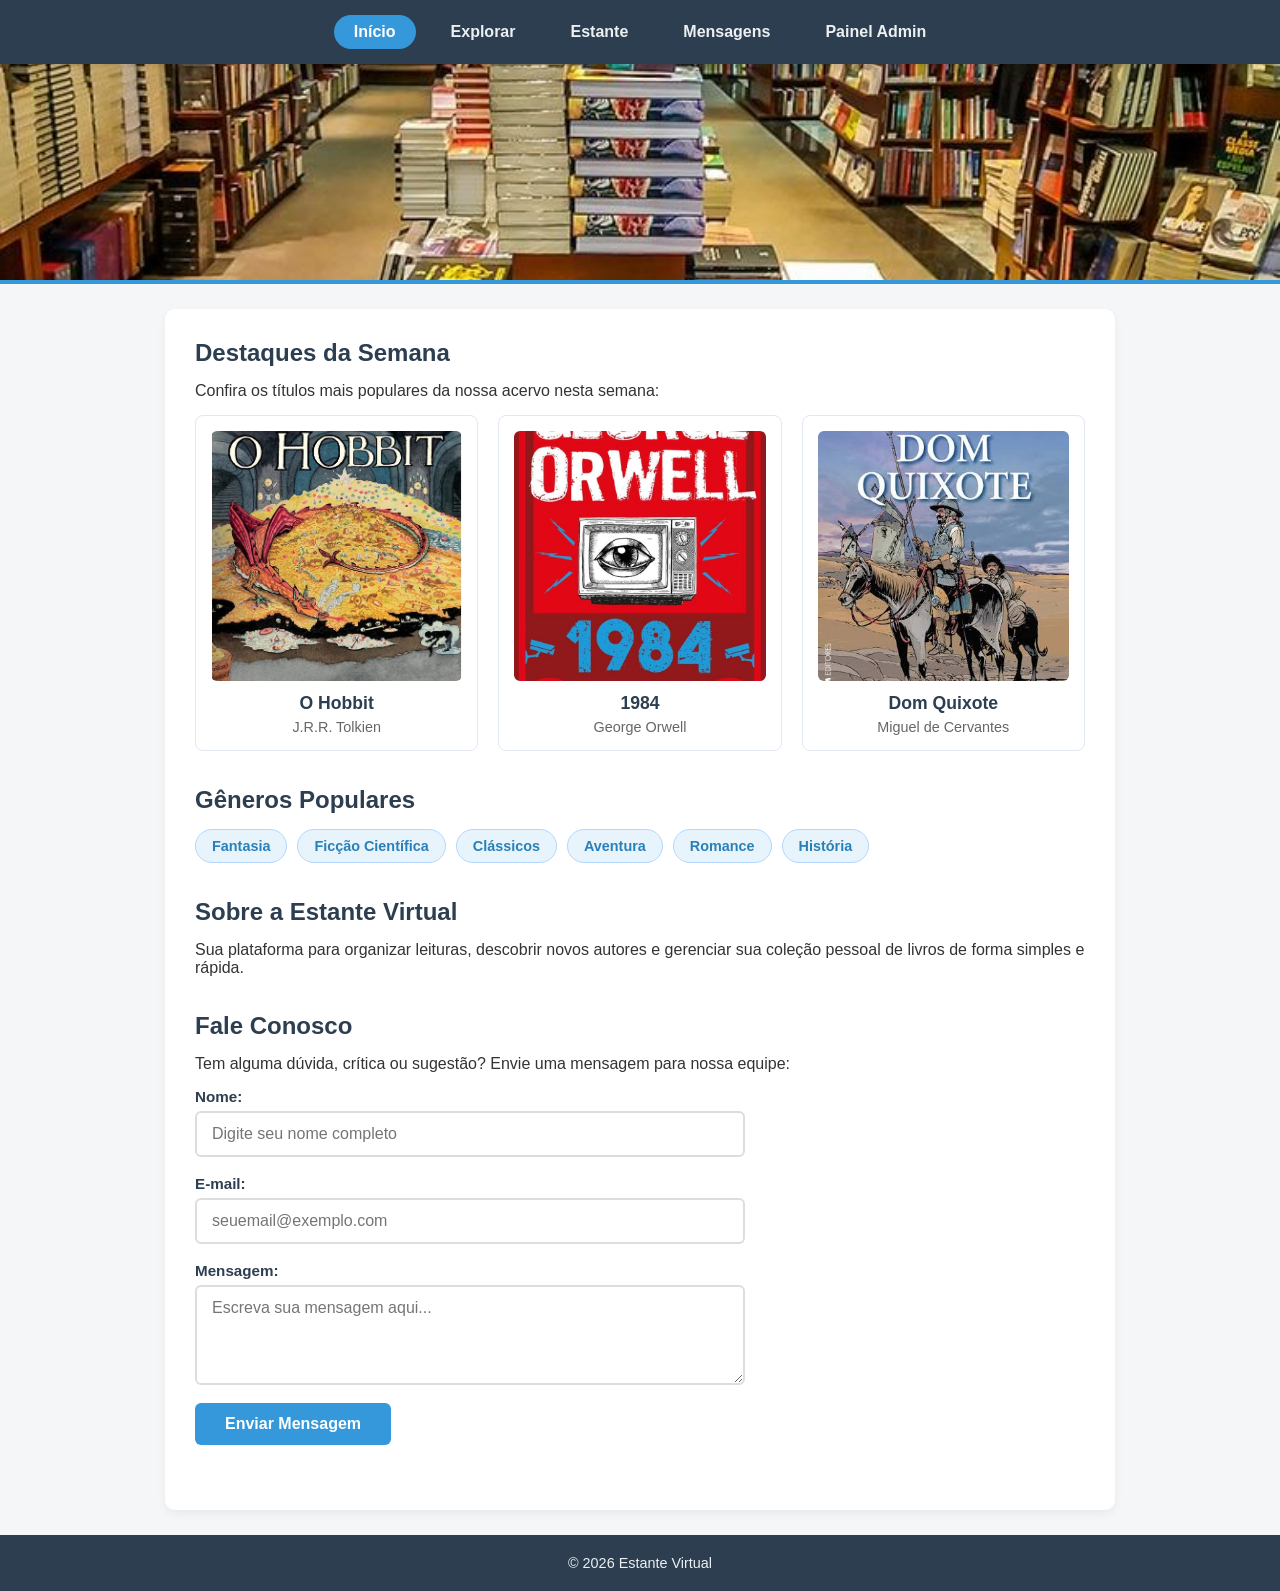
==== index.html @ 7c757496 "opload site principal" ====
<!DOCTYPE html>
<html lang="pt-BR">
<head>
  <meta charset="UTF-8">
  <meta name="viewport" content="width=device-width, initial-scale=1.0">
  <title>Início - Estante Virtual</title>
  <link rel="stylesheet" href="css/style.css">
  <script src="js/script.js" defer></script>
</head>
<body>

  <!-- Menu de Navegação -->
  <nav>
    <a href="index.html">Início</a>
    <a href="pages/explorar.html">Explorar</a>
    <a href="pages/estante.html">Estante</a>
    <a href="pages/mensagens.html">Mensagens</a>
    <a href="php/index.php">Painel Admin</a>
  </nav>

  <!-- Banner -->
  <img src="img/banner.jpg" alt="Interior da Livraria" class="hero-banner">

  <main>
    <section class="secao">
      <h1>Destaques da Semana</h1>
      <p>Confira os títulos mais populares da nossa acervo nesta semana:</p>

      <div class="livros-grid">
        <div class="card-livro">
          <img src="img/hobbit.webp" alt="Capa do livro O Hobbit">
          <h3>O Hobbit</h3>
          <p>J.R.R. Tolkien</p>
        </div>

        <div class="card-livro">
          <img src="img/1984.jpg" alt="Capa do livro 1984">
          <h3>1984</h3>
          <p>George Orwell</p>
        </div>

        <div class="card-livro">
          <img src="img/dom-quixote.jpg" alt="Capa do livro Dom Quixote">
          <h3>Dom Quixote</h3>
          <p>Miguel de Cervantes</p>
        </div>
      </div>
    </section>

    <section class="secao">
      <h2>Gêneros Populares</h2>
      <div class="categorias-container">
        <span class="categoria-tag">Fantasia</span>
        <span class="categoria-tag">Ficção Científica</span>
        <span class="categoria-tag">Clássicos</span>
        <span class="categoria-tag">Aventura</span>
        <span class="categoria-tag">Romance</span>
        <span class="categoria-tag">História</span>
      </div>
    </section>

    <section class="secao">
      <h2>Sobre a Estante Virtual</h2>
      <p>Sua plataforma para organizar leituras, descobrir novos autores e gerenciar sua coleção pessoal de livros de forma simples e rápida.</p>
    </section>

    <!-- Formulário -->
    <section class="secao">
      <h2>Fale Conosco</h2>
      <p>Tem alguma dúvida, crítica ou sugestão? Envie uma mensagem para nossa equipe:</p>

      <form action="php/processa_contato.php" method="POST" class="form-contato">
        <div class="campo-group">
          <label for="nome">Nome:</label>
          <input type="text" id="nome" name="nome" placeholder="Digite seu nome completo" required>
        </div>

        <div class="campo-group">
          <label for="email">E-mail:</label>
          <input type="email" id="email" name="email" placeholder="seuemail@exemplo.com" required>
        </div>

        <div class="campo-group">
          <label for="mensagem">Mensagem:</label>
          <textarea id="mensagem" name="mensagem" rows="4" placeholder="Escreva sua mensagem aqui..." required></textarea>
        </div>

        <button type="submit" class="btn-enviar">Enviar Mensagem</button>
      </form>
    </section>
  </main>

  <footer>
    <p>&copy; 2026 Estante Virtual</p>
  </footer>

</body>
</html>
---- css/style.css ----
/* Configurações Gerais */
* {
  box-sizing: border-box;
  margin: 0;
  padding: 0;
  font-family: 'Segoe UI', Tahoma, Geneva, Verdana, sans-serif;
}

body {
  background-color: #f4f6f8;
  color: #333;
  display: flex;
  flex-direction: column;
  min-height: 100vh;
}

/* Menu de Navegação */
nav {
  background-color: #2c3e50;
  display: flex;
  justify-content: center;
  gap: 15px;
  padding: 15px 0;
  position: sticky;
  top: 0;
  z-index: 1000;
  box-shadow: 0 2px 5px rgba(0,0,0,0.1);
}

nav a {
  color: #ecf0f1;
  text-decoration: none;
  font-weight: 600;
  padding: 8px 20px;
  border-radius: 20px;
  transition: all 0.2s ease;
}

nav a:hover, nav a.ativo {
  background-color: #3498db;
  color: #fff;
}

/* Banner */
.hero-banner {
  width: 100%;
  height: 220px;
  object-fit: cover;
  border-bottom: 4px solid #3498db;
}

/* Conteúdo Principal */
main {
  max-width: 950px;
  width: 90%;
  margin: 25px auto;
  background-color: #fff;
  padding: 30px;
  border-radius: 10px;
  box-shadow: 0 4px 10px rgba(0, 0, 0, 0.05);
  flex-grow: 1;
}

h1, h2, h3 {
  color: #2c3e50;
  margin-bottom: 15px;
}

.secao {
  margin-bottom: 35px;
}

/* Categorias / Tags */
.categorias-container {
  display: flex;
  flex-wrap: wrap;
  gap: 10px;
  margin-top: 10px;
}

.categoria-tag {
  background-color: #e8f4fc;
  color: #2980b9;
  padding: 8px 16px;
  border-radius: 20px;
  font-size: 0.9rem;
  font-weight: 600;
  border: 1px solid #b3d7ff;
  cursor: pointer;
  transition: background-color 0.2s;
}

.categoria-tag:hover {
  background-color: #3498db;
  color: white;
}

/* Grid de Livros */
.livros-grid {
  display: grid;
  grid-template-columns: repeat(auto-fit, minmax(200px, 1fr));
  gap: 20px;
  margin-top: 15px;
}

.card-livro {
  border: 1px solid #e2e8f0;
  border-radius: 8px;
  padding: 15px;
  text-align: center;
  background-color: #fff;
  transition: transform 0.2s, box-shadow 0.2s;
  display: flex;
  flex-direction: column;
  justify-content: space-between;
}

.card-livro:hover {
  transform: translateY(-5px);
  box-shadow: 0 8px 15px rgba(0,0,0,0.1);
}

.card-livro img {
  width: 100%;
  height: 250px;
  object-fit: cover;
  border-radius: 6px;
  margin-bottom: 12px;
}

.card-livro h3 {
  font-size: 1.1rem;
  margin-bottom: 5px;
}

.card-livro p {
  font-size: 0.9rem;
  color: #666;
}

/* Badges e Progresso na Estante */
.badge-status {
  display: inline-block;
  padding: 4px 12px;
  border-radius: 12px;
  font-size: 0.8rem;
  font-weight: bold;
  margin-top: 10px;
}

.status-lendo { background-color: #fef9e7; color: #f39c12; }
.status-lido { background-color: #eafaf1; color: #27ae60; }
.status-quero { background-color: #ebf5fb; color: #2980b9; }

.progresso-container {
  background-color: #eee;
  border-radius: 10px;
  height: 8px;
  width: 100%;
  margin-top: 10px;
  overflow: hidden;
}

.progresso-barra {
  background-color: #f39c12;
  height: 100%;
}

/* Campo de Busca (Página Explorar) */
.busca-box {
  display: flex;
  gap: 10px;
  margin-bottom: 25px;
}

.busca-box input {
  flex: 1;
  padding: 12px 15px;
  border: 2px solid #ddd;
  border-radius: 6px;
  font-size: 1rem;
  outline: none;
}

.busca-box input:focus {
  border-color: #3498db;
}

.busca-box button {
  padding: 12px 24px;
  background-color: #3498db;
  color: white;
  border: none;
  border-radius: 6px;
  font-weight: bold;
  cursor: pointer;
  transition: background-color 0.2s;
}

.busca-box button:hover {
  background-color: #2980b9;
}

/* Mensagens e resultados da busca (API) */
.mensagem-busca {
  padding: 10px 14px;
  border-radius: 6px;
  margin-bottom: 15px;
  font-weight: 600;
}

.mensagem-busca[hidden] { display: none; }
.mensagem-busca.info { background-color: #ebf5fb; color: #2980b9; }
.mensagem-busca.sucesso { background-color: #eafaf1; color: #27ae60; }
.mensagem-busca.aviso { background-color: #fef9e7; color: #b9770e; }
.mensagem-busca.erro { background-color: #fdedec; color: #c0392b; }

#resultados-busca { margin-bottom: 30px; }

/* Formulário Fale Conosco */
.form-contato {
  display: flex;
  flex-direction: column;
  gap: 18px;
  margin-top: 15px;
  max-width: 550px;
}

.campo-group {
  display: flex;
  flex-direction: column;
  gap: 6px;
}

.campo-group label {
  font-weight: 600;
  color: #2c3e50;
  font-size: 0.95rem;
}

.campo-group input,
.campo-group textarea {
  padding: 12px 15px;
  border: 2px solid #ddd;
  border-radius: 6px;
  font-size: 1rem;
  font-family: inherit;
  outline: none;
  transition: border-color 0.2s;
  resize: vertical;
}

.campo-group input:focus,
.campo-group textarea:focus {
  border-color: #3498db;
}

.btn-enviar {
  align-self: flex-start;
  padding: 12px 30px;
  background-color: #3498db;
  color: white;
  border: none;
  border-radius: 6px;
  font-weight: bold;
  font-size: 1rem;
  cursor: pointer;
  transition: background-color 0.2s, transform 0.1s;
}

.btn-enviar:hover {
  background-color: #2980b9;
}

.btn-enviar:active {
  transform: scale(0.97);
}

/* --- ADICIONADO: Painel Admin e CRUD (Tabelas e Botões) --- */

/* Estilização da Tabela de Mensagens */
table {
  width: 100%;
  border-collapse: collapse;
  margin-top: 20px;
  margin-bottom: 20px;
  background-color: #fff;
  border-radius: 8px;
  overflow: hidden;
  box-shadow: 0 2px 5px rgba(0, 0, 0, 0.05);
}

th, td {
  padding: 12px 15px;
  text-align: left;
  border-bottom: 1px solid #e2e8f0;
}

th {
  background-color: #2c3e50;
  color: #ffffff;
  font-weight: 600;
}

tr:hover {
  background-color: #f8fafc;
}

/* Botão Genérico (.btn) */
.btn {
  display: inline-block;
  padding: 10px 20px;
  background-color: #3498db;
  color: white;
  text-decoration: none;
  border-radius: 6px;
  font-weight: bold;
  font-size: 0.95rem;
  border: none;
  cursor: pointer;
  transition: background-color 0.2s, transform 0.1s;
}

.btn:hover {
  background-color: #2980b9;
}

.btn:active {
  transform: scale(0.97);
}

/* Botão de Editar (Verde) */
.btn-editar {
  display: inline-block;
  padding: 6px 12px;
  background-color: #27ae60;
  color: white;
  text-decoration: none;
  border-radius: 4px;
  font-size: 0.85rem;
  font-weight: bold;
  transition: background-color 0.2s;
}

.btn-editar:hover {
  background-color: #219150;
}

/* Botão de Excluir (Vermelho) */
.btn-excluir {
  display: inline-block;
  padding: 6px 12px;
  background-color: #e74c3c;
  color: white;
  text-decoration: none;
  border-radius: 4px;
  font-size: 0.85rem;
  font-weight: bold;
  transition: background-color 0.2s;
}

.btn-excluir:hover {
  background-color: #c0392b;
}

/* Rodapé */
footer {
  text-align: center;
  padding: 20px;
  background-color: #2c3e50;
  color: #ecf0f1;
  margin-top: auto;
  font-size: 0.9rem;
}
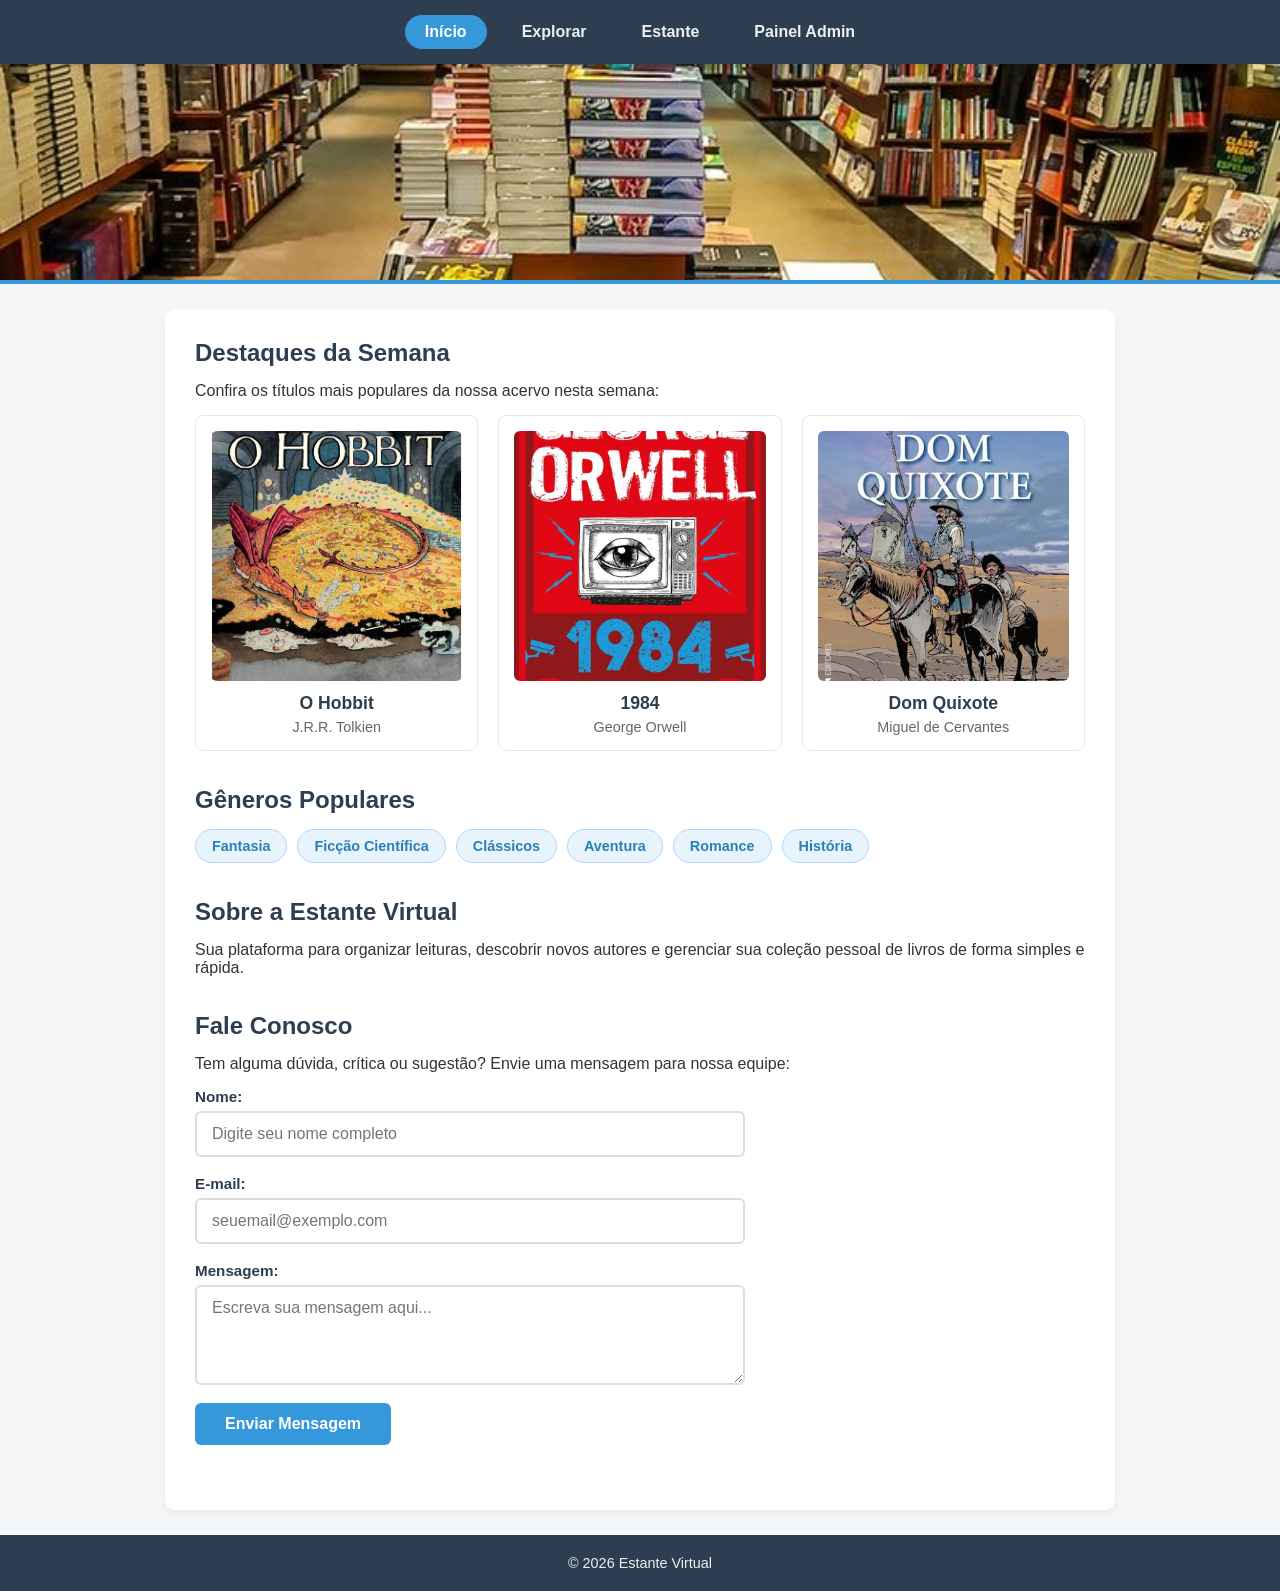
==== commit af9972f1: "upload novo site" ====
--- a/index.html
+++ b/index.html
@@ -14,7 +14,6 @@
     <a href="index.html">Início</a>
     <a href="pages/explorar.html">Explorar</a>
     <a href="pages/estante.html">Estante</a>
-    <a href="pages/mensagens.html">Mensagens</a>
     <a href="php/index.php">Painel Admin</a>
   </nav>
 
--- a/css/style.css
+++ b/css/style.css
@@ -201,22 +201,6 @@
   background-color: #2980b9;
 }
 
-/* Mensagens e resultados da busca (API) */
-.mensagem-busca {
-  padding: 10px 14px;
-  border-radius: 6px;
-  margin-bottom: 15px;
-  font-weight: 600;
-}
-
-.mensagem-busca[hidden] { display: none; }
-.mensagem-busca.info { background-color: #ebf5fb; color: #2980b9; }
-.mensagem-busca.sucesso { background-color: #eafaf1; color: #27ae60; }
-.mensagem-busca.aviso { background-color: #fef9e7; color: #b9770e; }
-.mensagem-busca.erro { background-color: #fdedec; color: #c0392b; }
-
-#resultados-busca { margin-bottom: 30px; }
-
 /* Formulário Fale Conosco */
 .form-contato {
   display: flex;
